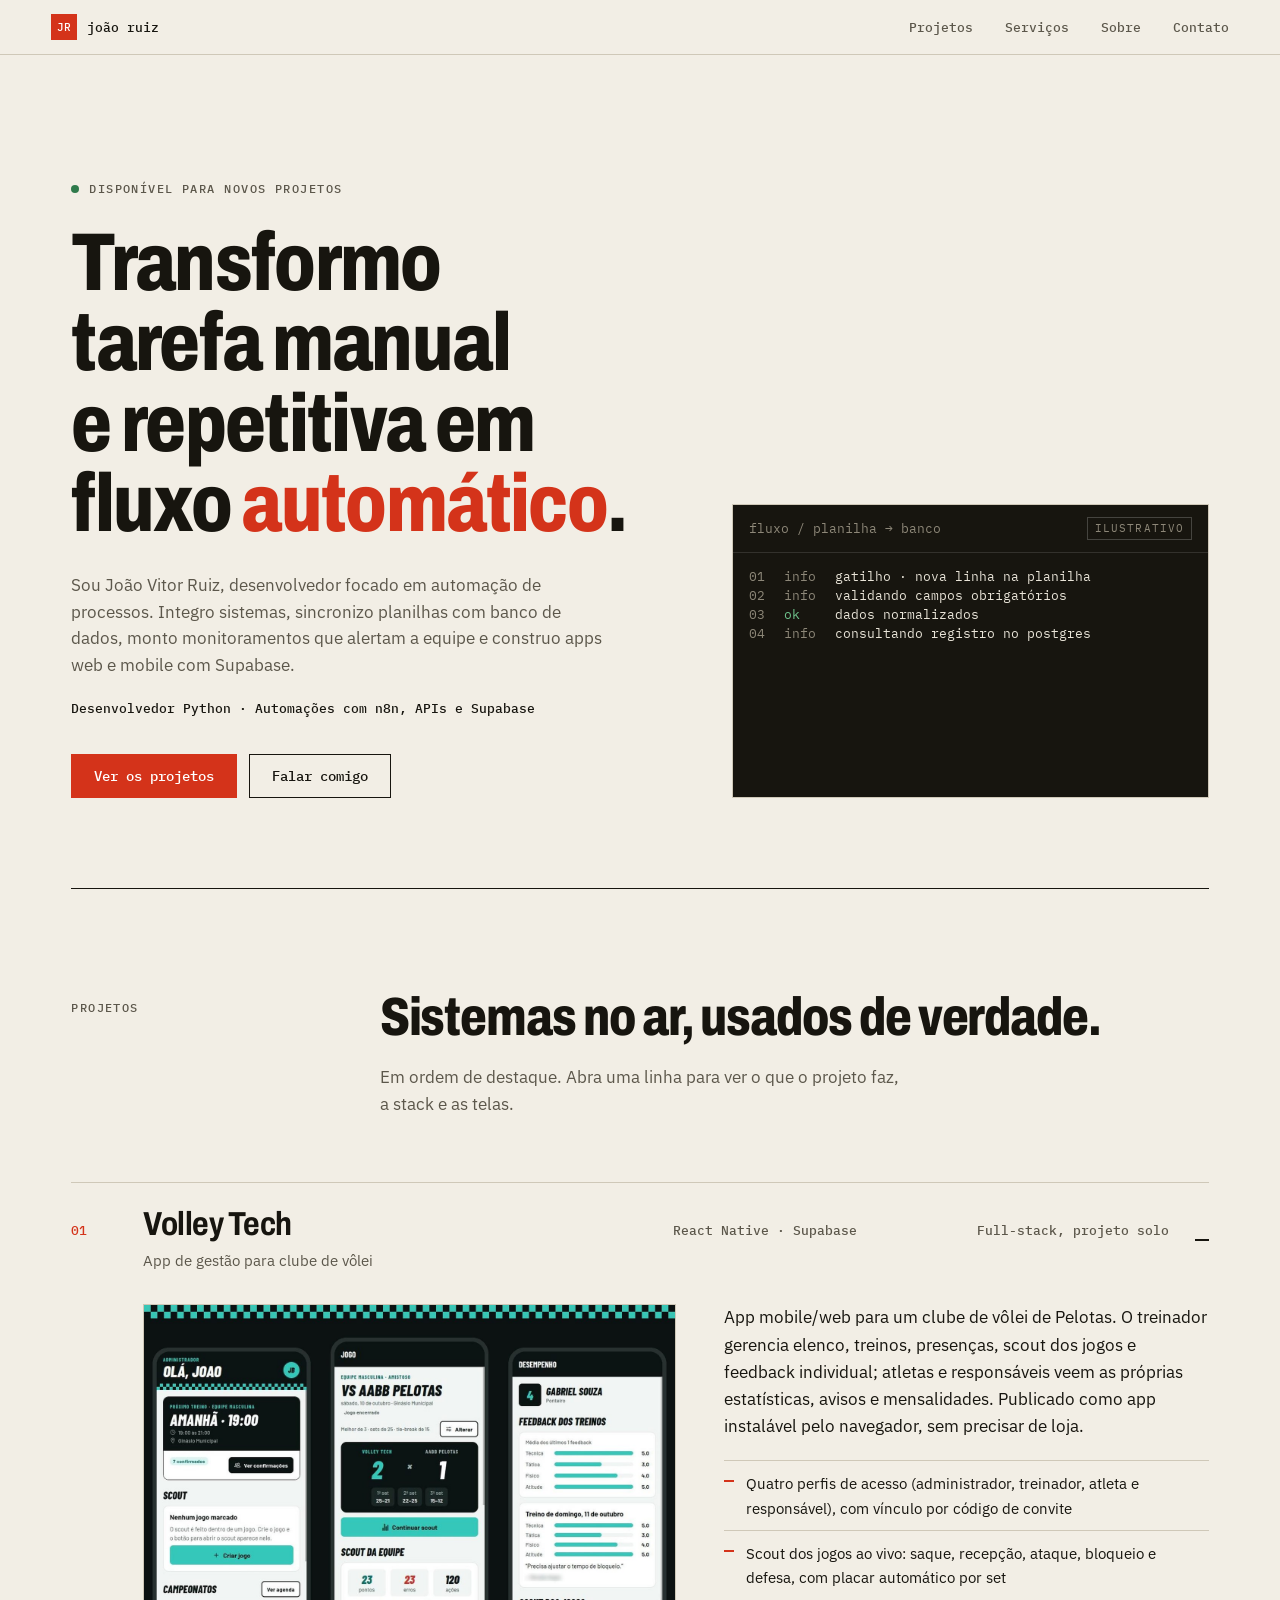
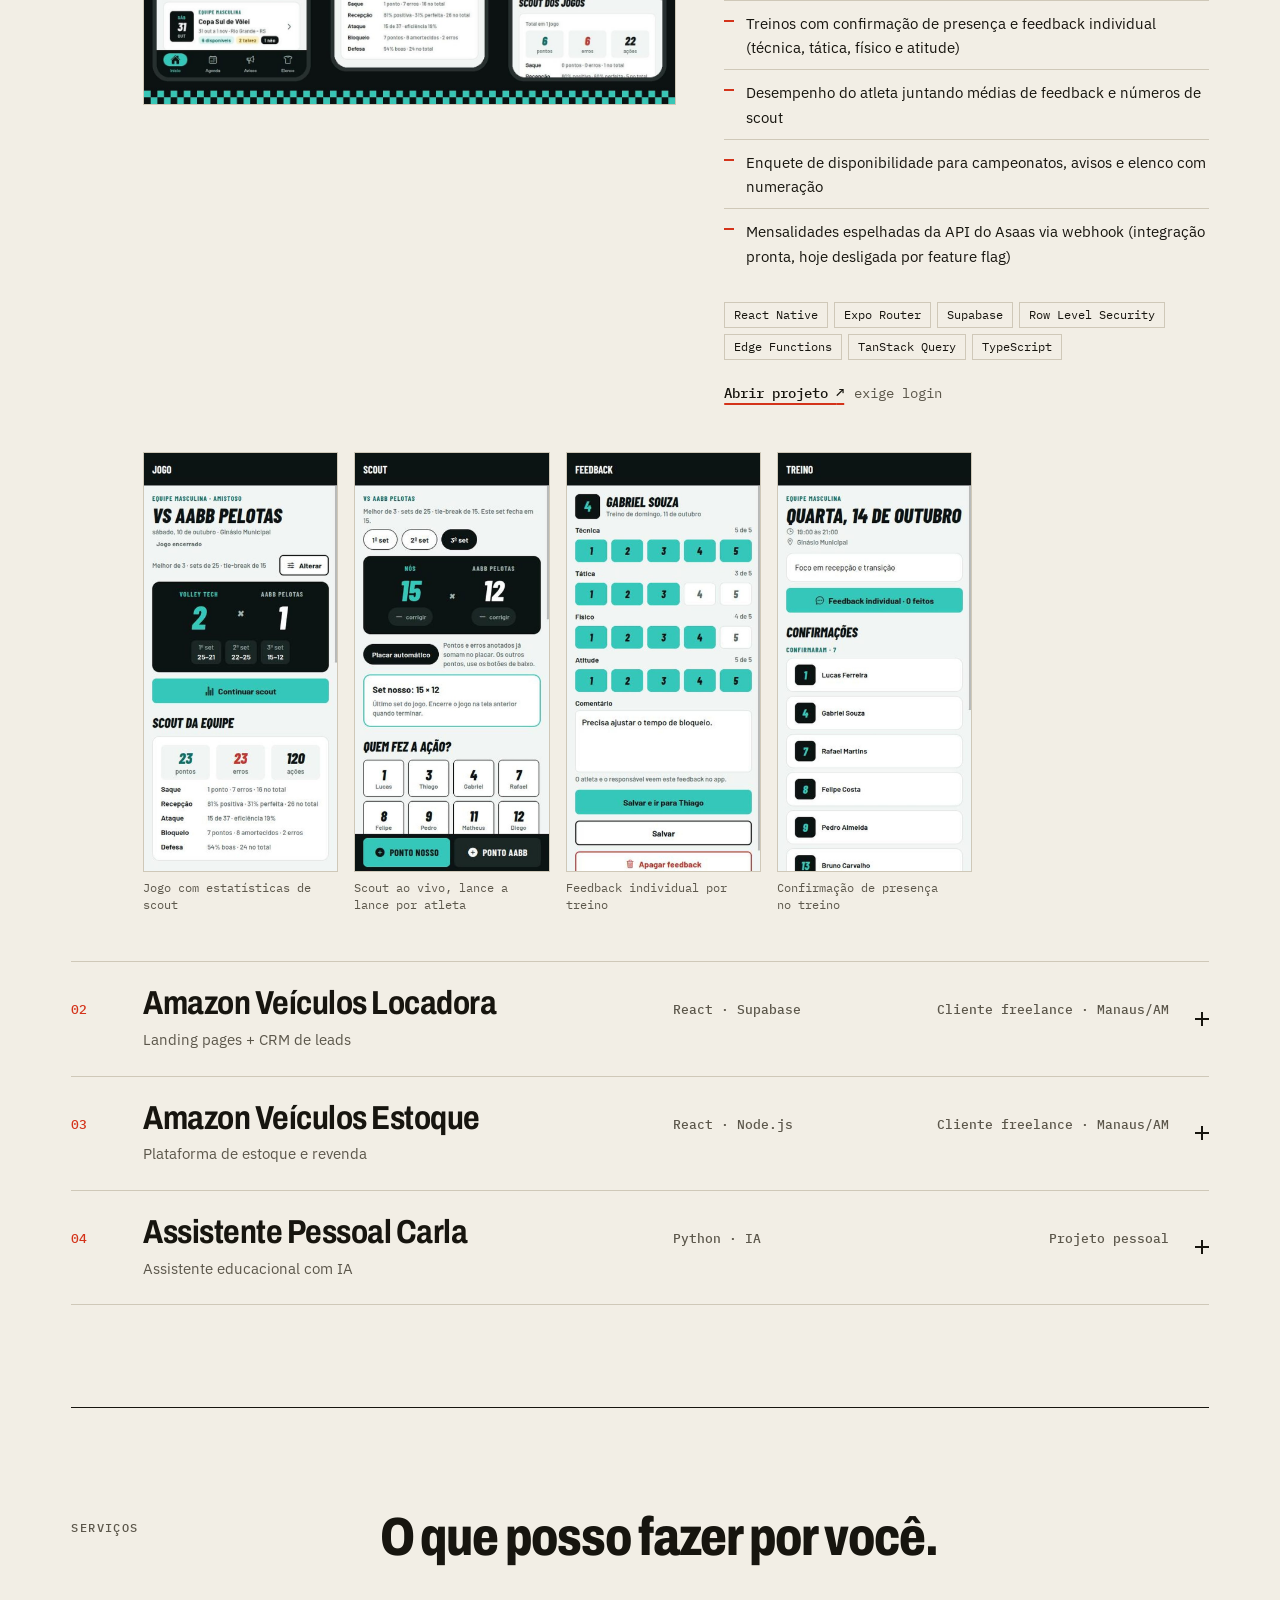
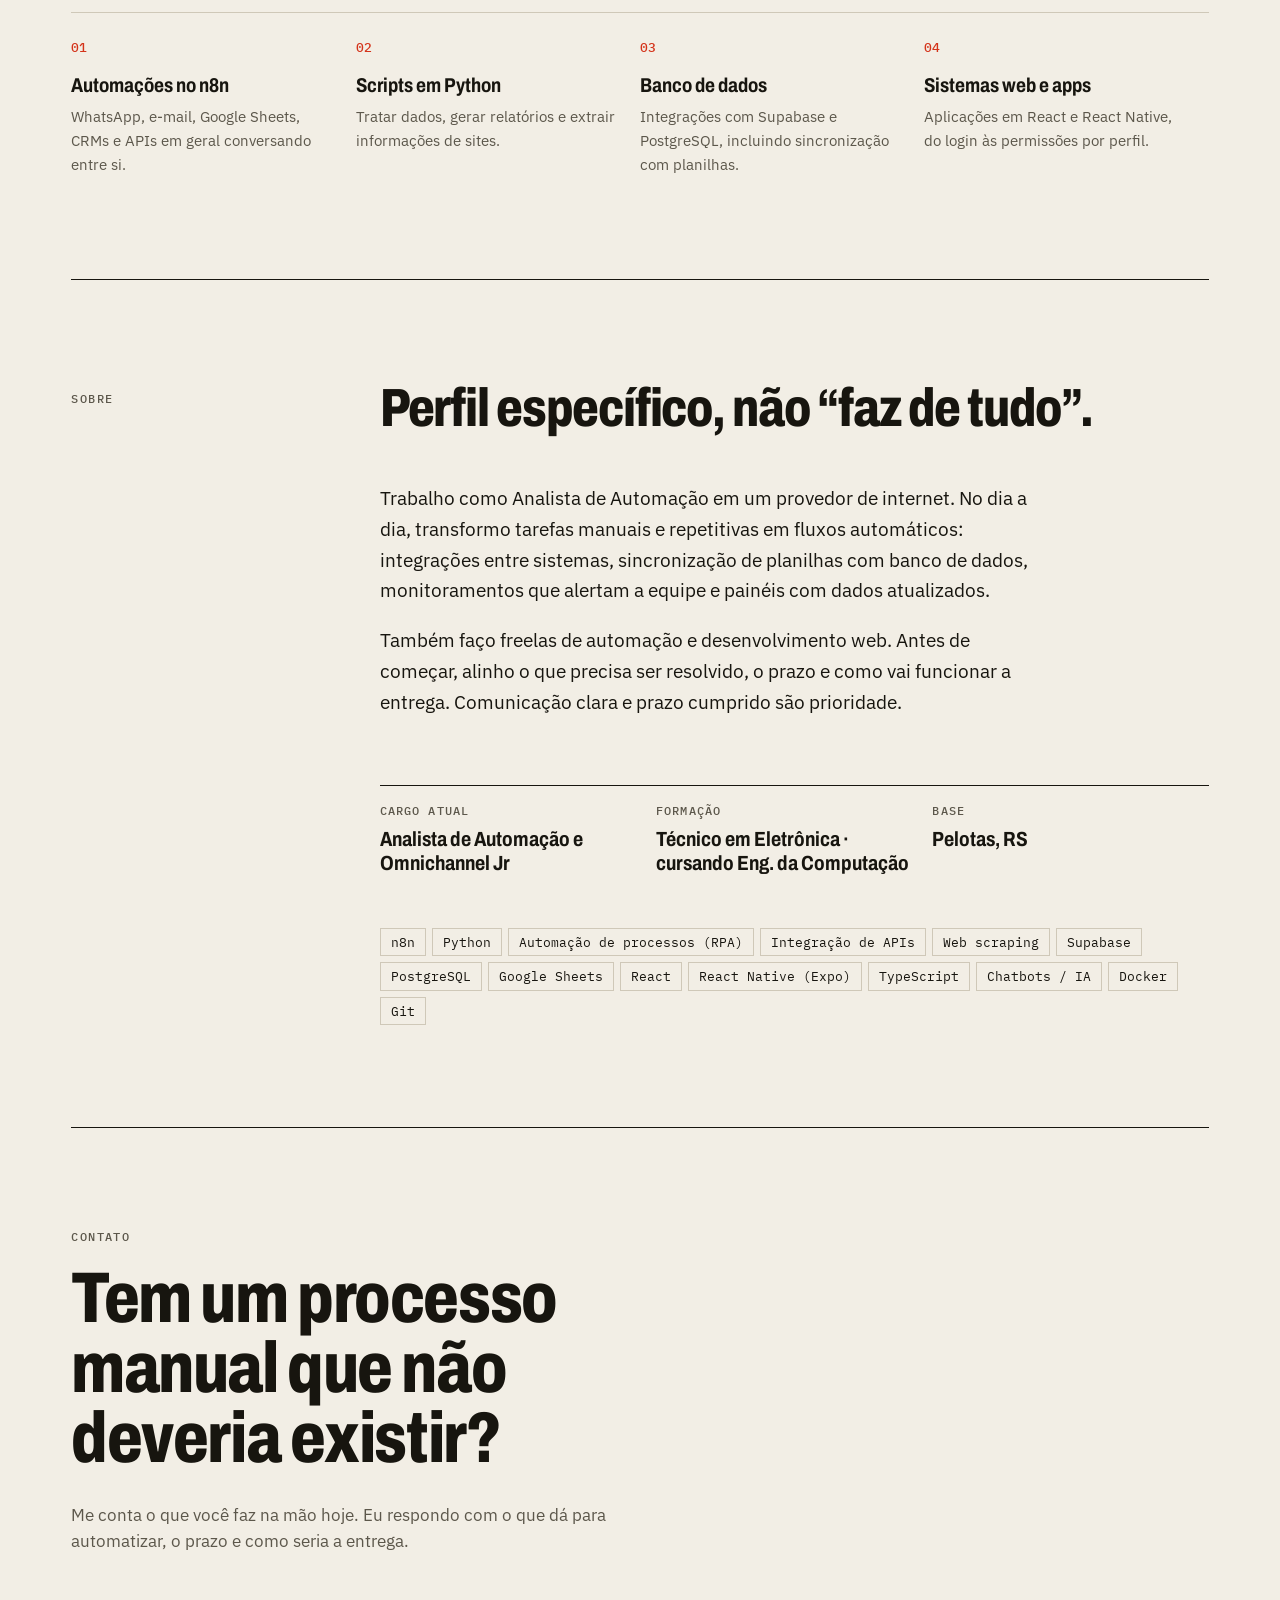
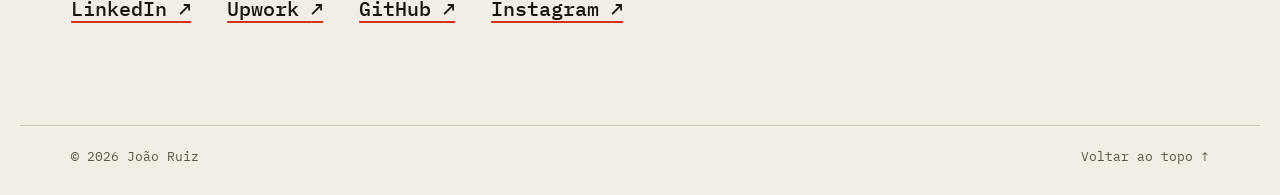
==== index.html @ 315b82a5 "Portfólio: site estático com projetos, serviços e contato Co-Authored-By: Claude Opus 5.5 <noreply@a" ====
<!doctype html>
<html lang="pt-BR">
<head>
  <meta charset="utf-8">
  <meta name="viewport" content="width=device-width, initial-scale=1">
  <title>João Ruiz — Automação de processos</title>
  <meta name="description" content="Portfólio de João Vitor Ruiz, desenvolvedor focado em automação de processos: n8n, Python, APIs e Supabase.">
  <meta property="og:title" content="João Ruiz — Automação de processos">
  <meta property="og:description" content="Integrações entre sistemas, sincronização de dados, monitoramentos com alerta e apps web/mobile com Supabase.">
  <meta property="og:type" content="website">
  <meta name="theme-color" content="#f2eee5" media="(prefers-color-scheme: light)">
  <meta name="theme-color" content="#131210" media="(prefers-color-scheme: dark)">
  <link rel="icon" href="data:image/svg+xml,%3Csvg xmlns='http://www.w3.org/2000/svg' viewBox='0 0 32 32'%3E%3Crect width='32' height='32' fill='%23e03a1c'/%3E%3Ctext x='16' y='22' font-family='monospace' font-weight='700' font-size='16' text-anchor='middle' fill='%23fff'%3EJR%3C/text%3E%3C/svg%3E">
  <link rel="preconnect" href="https://fonts.googleapis.com">
  <link rel="preconnect" href="https://fonts.gstatic.com" crossorigin>
  <link href="https://fonts.googleapis.com/css2?family=Archivo:wdth,wght@62..125,400..900&family=IBM+Plex+Mono:wght@400;500&family=IBM+Plex+Sans:wght@400;500;600&display=swap" rel="stylesheet">
  <link rel="stylesheet" href="styles.css">
</head>
<body>
  <a class="skip" href="#projetos">Pular para os projetos</a>

  <header class="top">
    <a class="brand" href="#inicio" aria-label="João Ruiz, início">
      <span class="brand-mark" aria-hidden="true">JR</span>
      <span>joão ruiz</span>
    </a>
    <nav aria-label="Seções">
      <a href="#projetos">Projetos</a>
      <a href="#servicos">Serviços</a>
      <a href="#sobre">Sobre</a>
      <a href="#contato">Contato</a>
    </nav>
  </header>

  <main id="inicio">
    <section class="hero">
      <div class="hero-text">
        <p class="eyebrow"><span class="dot" aria-hidden="true"></span>Disponível para novos projetos</p>
        <h1>Transformo tarefa manual e repetitiva em fluxo <em>automático</em>.</h1>
        <p class="lede">Sou João Vitor Ruiz, desenvolvedor focado em automação de processos. Integro sistemas, sincronizo planilhas com banco de dados, monto monitoramentos que alertam a equipe e construo apps web e mobile com Supabase.</p>
        <p class="role">Desenvolvedor Python · Automações com n8n, APIs e Supabase</p>
        <div class="actions">
          <a class="btn btn-solid" href="#projetos">Ver os projetos</a>
          <a class="btn" href="#contato">Falar comigo</a>
        </div>
      </div>

      <figure class="log" aria-label="Ilustração de um fluxo de sincronização entre planilha e banco de dados">
        <figcaption>
          <span>fluxo / planilha → banco</span>
          <span class="log-tag">ilustrativo</span>
        </figcaption>
        <ol id="log-lines" aria-hidden="true"></ol>
      </figure>
    </section>

    <section class="section" id="projetos">
      <div class="section-head">
        <p class="label">Projetos</p>
        <h2>Sistemas no ar, usados de verdade.</h2>
        <p class="section-note">Em ordem de destaque. Abra uma linha para ver o que o projeto faz, a stack e as telas.</p>
      </div>
      <div class="projects" id="project-list"></div>
    </section>

    <section class="section" id="servicos">
      <div class="section-head">
        <p class="label">Serviços</p>
        <h2>O que posso fazer por você.</h2>
      </div>
      <ol class="services">
        <li><h3>Automações no n8n</h3><p>WhatsApp, e-mail, Google Sheets, CRMs e APIs em geral conversando entre si.</p></li>
        <li><h3>Scripts em Python</h3><p>Tratar dados, gerar relatórios e extrair informações de sites.</p></li>
        <li><h3>Banco de dados</h3><p>Integrações com Supabase e PostgreSQL, incluindo sincronização com planilhas.</p></li>
        <li><h3>Sistemas web e apps</h3><p>Aplicações em React e React Native, do login às permissões por perfil.</p></li>
      </ol>
    </section>

    <section class="section about" id="sobre">
      <div class="section-head">
        <p class="label">Sobre</p>
        <h2>Perfil específico, não “faz de tudo”.</h2>
      </div>
      <div class="about-body">
        <div class="about-text">
          <p>Trabalho como Analista de Automação em um provedor de internet. No dia a dia, transformo tarefas manuais e repetitivas em fluxos automáticos: integrações entre sistemas, sincronização de planilhas com banco de dados, monitoramentos que alertam a equipe e painéis com dados atualizados.</p>
          <p>Também faço freelas de automação e desenvolvimento web. Antes de começar, alinho o que precisa ser resolvido, o prazo e como vai funcionar a entrega. Comunicação clara e prazo cumprido são prioridade.</p>
        </div>
        <dl class="facts">
          <div><dt>Cargo atual</dt><dd>Analista de Automação e Omnichannel Jr</dd></div>
          <div><dt>Formação</dt><dd>Técnico em Eletrônica · cursando Eng. da Computação</dd></div>
          <div><dt>Base</dt><dd>Pelotas, RS</dd></div>
        </dl>
        <ul class="skills" aria-label="Habilidades">
          <li>n8n</li><li>Python</li><li>Automação de processos (RPA)</li><li>Integração de APIs</li><li>Web scraping</li><li>Supabase</li><li>PostgreSQL</li><li>Google Sheets</li><li>React</li><li>React Native (Expo)</li><li>TypeScript</li><li>Chatbots / IA</li><li>Docker</li><li>Git</li>
        </ul>
      </div>
    </section>

    <section class="section contact" id="contato">
      <p class="label">Contato</p>
      <h2>Tem um processo manual que não deveria existir?</h2>
      <p class="lede">Me conta o que você faz na mão hoje. Eu respondo com o que dá para automatizar, o prazo e como seria a entrega.</p>
      <ul class="links">
        <li><a href="https://www.linkedin.com/in/joaovitoruiz/" target="_blank" rel="noopener">LinkedIn <span aria-hidden="true">↗</span></a></li>
        <li><a href="https://www.upwork.com/freelancers/~014faa382e8057e6f1" target="_blank" rel="noopener">Upwork <span aria-hidden="true">↗</span></a></li>
        <li><a href="https://github.com/JoaoV-Ruiz" target="_blank" rel="noopener">GitHub <span aria-hidden="true">↗</span></a></li>
        <li><a href="https://www.instagram.com/joaovitoruiz" target="_blank" rel="noopener">Instagram <span aria-hidden="true">↗</span></a></li>
      </ul>
    </section>
  </main>

  <footer class="foot">
    <span>© 2026 João Ruiz</span>
    <a href="#inicio">Voltar ao topo ↑</a>
  </footer>

  <script src="projects.js"></script>
  <script src="main.js"></script>
</body>
</html>
---- styles.css ----
:root {
  --paper: #f2eee5;
  --paper-2: #e9e4d8;
  --ink: #17150f;
  --ink-2: #5c574b;
  --rule: #cfc8b8;
  --signal: #d4331a;
  --signal-ink: #fff;
  --ok: #2f7a4b;
  --warn: #a8690a;
  --log-bg: #17150f;
  --log-ink: #e9e4d8;
  --log-dim: #8d8778;

  --display: "Archivo", "Arial Narrow", sans-serif;
  --body: "IBM Plex Sans", system-ui, sans-serif;
  --mono: "IBM Plex Mono", ui-monospace, monospace;

  --gutter: clamp(16px, 4vw, 56px);
  --max: 1240px;
}

@media (prefers-color-scheme: dark) {
  :root {
    --paper: #131210;
    --paper-2: #1c1a17;
    --ink: #efeadf;
    --ink-2: #a39d8f;
    --rule: #35322b;
    --signal: #ff5a3c;
    --signal-ink: #17150f;
    --ok: #6fc48d;
    --warn: #e0a84a;
    --log-bg: #1c1a17;
  }
}

* { box-sizing: border-box; }

html { scroll-behavior: smooth; scroll-padding-top: 72px; }

body {
  margin: 0;
  background: var(--paper);
  color: var(--ink);
  font: 400 17px/1.6 var(--body);
  -webkit-font-smoothing: antialiased;
}

a { color: inherit; }
img { display: block; max-width: 100%; }

:focus-visible { outline: 2px solid var(--signal); outline-offset: 3px; }

.skip {
  position: absolute; left: -999px; top: 8px;
  background: var(--ink); color: var(--paper); padding: 8px 12px; z-index: 10;
}
.skip:focus { left: 8px; }

/* Topo */
.top {
  position: sticky; top: 0; z-index: 5;
  display: flex; justify-content: space-between; align-items: center;
  padding: 14px var(--gutter);
  background: color-mix(in srgb, var(--paper) 88%, transparent);
  backdrop-filter: blur(10px);
  border-bottom: 1px solid var(--rule);
  font: 500 13px/1 var(--mono);
}
.brand { display: flex; align-items: center; gap: 10px; text-decoration: none; }
.brand-mark {
  display: grid; place-items: center; width: 26px; height: 26px;
  background: var(--signal); color: var(--signal-ink); font-size: 11px;
}
.top nav { display: flex; gap: clamp(14px, 3vw, 32px); }
.top nav a { text-decoration: none; color: var(--ink-2); padding: 6px 0; }
.top nav a:hover { color: var(--ink); }

main, .foot { max-width: var(--max); margin: 0 auto; padding-inline: var(--gutter); }

.label, .eyebrow {
  font: 500 12px/1 var(--mono);
  text-transform: uppercase; letter-spacing: .12em;
  color: var(--ink-2); margin: 0;
}

/* Hero */
.hero {
  display: grid; grid-template-columns: minmax(0, 1.25fr) minmax(0, 1fr);
  gap: clamp(32px, 5vw, 72px); align-items: end;
  padding-block: clamp(56px, 10vw, 128px) clamp(48px, 7vw, 96px);
}
.eyebrow { display: flex; align-items: center; gap: 10px; }
.dot { width: 8px; height: 8px; border-radius: 50%; background: var(--ok); }

h1, h2 {
  font-family: var(--display);
  font-stretch: 78%;
  font-weight: 800;
  letter-spacing: -.02em;
  line-height: .98;
  margin: 0;
  text-wrap: balance;
}
h1 { font-size: clamp(2.5rem, 6.4vw, 5.4rem); margin-top: 28px; }
h1 em { font-style: normal; color: var(--signal); }
h2 { font-size: clamp(1.9rem, 4.2vw, 3.4rem); }

.lede { max-width: 54ch; color: var(--ink-2); font-size: clamp(1rem, 1.3vw, 1.15rem); margin: 28px 0 0; }

.actions { display: flex; flex-wrap: wrap; gap: 12px; margin-top: 36px; }
.btn {
  display: inline-block; padding: 14px 22px;
  border: 1px solid var(--ink); text-decoration: none;
  font: 500 14px/1 var(--mono);
  transition: background .15s, color .15s;
}
.btn:hover { background: var(--ink); color: var(--paper); }
.btn-solid { background: var(--signal); border-color: var(--signal); color: var(--signal-ink); }
.btn-solid:hover { background: var(--ink); border-color: var(--ink); color: var(--paper); }

/* Log */
.log {
  margin: 0; background: var(--log-bg); color: var(--log-ink);
  font: 400 12.5px/1.5 var(--mono);
  border: 1px solid var(--rule);
}
.log figcaption {
  display: flex; justify-content: space-between; align-items: center;
  padding: 12px 16px; border-bottom: 1px solid #ffffff1f; color: var(--log-dim);
}
.log-tag { border: 1px solid #ffffff33; padding: 3px 7px; font-size: 10.5px; text-transform: uppercase; letter-spacing: .1em; }
.log ol { list-style: none; margin: 0; padding: 14px 16px; height: 19.5em; overflow: hidden; }
.log li { display: grid; grid-template-columns: 2.2em 3.4em 1fr; gap: 8px; animation: line .25s ease-out; }
.l-n { color: var(--log-dim); }
.l-lv { color: var(--log-dim); }
.log li.ok .l-lv { color: #6fc48d; }
.log li.warn .l-lv { color: #e0a84a; }
@keyframes line { from { opacity: 0; transform: translateY(4px); } }

/* Seções */
.section { padding-block: clamp(56px, 8vw, 112px); border-top: 1px solid var(--ink); }
.section-head { display: grid; grid-template-columns: minmax(0, 1fr) minmax(0, 3fr); gap: 16px 32px; align-items: start; }
.section-head .label { padding-top: .9em; }
.section-note { grid-column: 2; color: var(--ink-2); margin: 4px 0 0; max-width: 52ch; }

/* Projetos */
.projects { margin-top: clamp(32px, 5vw, 64px); border-bottom: 1px solid var(--rule); }
.project { border-top: 1px solid var(--rule); }
.project summary {
  display: grid; grid-template-columns: 3.5rem minmax(0, 3fr) minmax(0, 1.3fr) minmax(0, 1.5fr) 1.5rem;
  gap: 16px; align-items: baseline;
  padding: 24px 0; cursor: pointer; list-style: none;
}
.project summary::-webkit-details-marker { display: none; }
.p-num, .p-meta { font: 500 12.5px/1.4 var(--mono); color: var(--ink-2); }
.p-num { color: var(--signal); }
.p-title strong {
  display: block;
  font: 700 clamp(1.35rem, 2.6vw, 2.1rem)/1.05 var(--display);
  font-stretch: 82%; letter-spacing: -.015em;
  transition: color .15s;
}
.p-title span { display: block; color: var(--ink-2); font-size: .95rem; margin-top: 6px; }
.project summary:hover .p-title strong { color: var(--signal); }
.p-role { text-align: right; }
.p-toggle { position: relative; width: 14px; height: 14px; align-self: center; justify-self: end; }
.p-toggle::before, .p-toggle::after {
  content: ""; position: absolute; inset: 6px 0 auto; height: 2px; background: var(--ink);
  transition: transform .2s;
}
.p-toggle::after { transform: rotate(90deg); }
.project[open] .p-toggle::after { transform: rotate(0); }

.p-body {
  display: grid; grid-template-columns: minmax(0, 1.1fr) minmax(0, 1fr);
  gap: clamp(20px, 4vw, 48px);
  padding: 8px 0 40px calc(3.5rem + 16px);
}
.p-body.no-image { grid-template-columns: minmax(0, 62ch); }
.p-cover { width: 100%; height: auto; border: 1px solid var(--rule); align-self: start; }
.p-desc { margin: 0; }
.p-features { margin: 20px 0 0; padding: 0; list-style: none; font-size: .95rem; }
.p-features li { padding: 10px 0 10px 22px; border-top: 1px solid var(--rule); position: relative; }
.p-features li::before { content: ""; position: absolute; left: 0; top: 1.25em; width: 10px; height: 2px; background: var(--signal); }
.p-note { font-weight: 400; color: var(--ink-2); margin-left: -14px; }
.p-shots { grid-column: 1 / -1; display: flex; gap: 16px; overflow-x: auto; padding-bottom: 8px; }
.p-shots figure { margin: 0; flex: none; }
.p-shots img { height: 420px; width: auto; border: 1px solid var(--rule); }
.p-shots figure.wide img { height: auto; width: min(560px, 80vw); }
.p-shots figcaption { font: 400 12px/1.4 var(--mono); color: var(--ink-2); margin-top: 8px; max-width: 24ch; }
.p-stack { display: flex; flex-wrap: wrap; gap: 6px; list-style: none; padding: 0; margin: 24px 0 0; }
.p-stack li { font: 400 12px/1 var(--mono); padding: 6px 9px; border: 1px solid var(--rule); }
.p-links { display: flex; flex-wrap: wrap; gap: 8px 24px; margin: 24px 0 0; font: 500 14px/1.4 var(--mono); }
.p-links a, .links a { text-decoration-color: var(--signal); text-underline-offset: 5px; text-decoration-thickness: 2px; }
.p-links a:hover, .links a:hover { color: var(--signal); }

/* Sobre */
.about-body {
  display: grid; grid-template-columns: minmax(0, 1fr) minmax(0, 3fr); gap: 32px;
  margin-top: clamp(28px, 4vw, 48px);
}
.about-text { grid-column: 2; max-width: 60ch; font-size: clamp(1.05rem, 1.5vw, 1.25rem); }
.about-text p { margin: 0 0 1em; }
.facts { grid-column: 2; display: grid; grid-template-columns: repeat(3, minmax(0, 1fr)); margin: 16px 0 0; border-top: 1px solid var(--ink); }
.facts div { padding: 18px 16px 0 0; }
.facts dt { font: 500 11.5px/1.3 var(--mono); text-transform: uppercase; letter-spacing: .1em; color: var(--ink-2); }
.facts dd { margin: 10px 0 0; font: 700 clamp(1.05rem, 1.6vw, 1.35rem)/1.15 var(--display); font-stretch: 82%; }
.skills { grid-column: 2; display: flex; flex-wrap: wrap; gap: 6px; list-style: none; padding: 0; margin: 20px 0 0; }
.skills li { font: 400 12.5px/1 var(--mono); padding: 7px 10px; border: 1px solid var(--rule); }

/* Serviços */
.services { list-style: none; counter-reset: s; padding: 0; margin: clamp(28px, 4vw, 48px) 0 0; display: grid; grid-template-columns: repeat(4, minmax(0, 1fr)); border-top: 1px solid var(--rule); }
.services li { counter-increment: s; padding: 20px 20px 0 0; }
.services li::before { content: counter(s, decimal-leading-zero); font: 500 12.5px/1 var(--mono); color: var(--signal); }
.services h3 { font: 700 1.25rem/1.1 var(--display); font-stretch: 82%; margin: 14px 0 8px; }
.services p { margin: 0; color: var(--ink-2); font-size: .95rem; }
.role { font: 500 13px/1.5 var(--mono); margin: 20px 0 0; }

/* Contato */
.contact h2 { margin-top: 20px; max-width: 18ch; font-size: clamp(2.2rem, 5.6vw, 4.6rem); }
.links { list-style: none; padding: 0; margin: 40px 0 0; display: flex; flex-wrap: wrap; gap: 12px 36px; font: 500 clamp(1rem, 1.6vw, 1.25rem)/1.4 var(--mono); }

.foot {
  display: flex; justify-content: space-between; gap: 16px;
  padding-block: 24px 32px; border-top: 1px solid var(--rule);
  font: 400 12.5px/1 var(--mono); color: var(--ink-2);
}
.foot a { text-decoration: none; }
.foot a:hover { color: var(--ink); }

@media (max-width: 860px) {
  .hero { grid-template-columns: 1fr; align-items: start; }
  .section-head, .about-body { grid-template-columns: 1fr; }
  .section-head .label { padding-top: 0; }
  .section-note, .about-text, .facts, .skills { grid-column: 1; }
  .services { grid-template-columns: 1fr 1fr; }
  .p-shots img { height: 340px; }
  .project summary { grid-template-columns: 2.2rem minmax(0, 1fr) 1.5rem; }
  .p-meta { display: none; }
  .p-body { grid-template-columns: 1fr; padding-left: 0; }
  .facts { grid-template-columns: 1fr; }
  .facts div { padding-bottom: 14px; border-bottom: 1px solid var(--rule); }
}

@media (max-width: 480px) {
  .brand span:last-child { display: none; }
}

@media (prefers-reduced-motion: reduce) {
  html { scroll-behavior: auto; }
  * { animation: none !important; transition: none !important; }
}
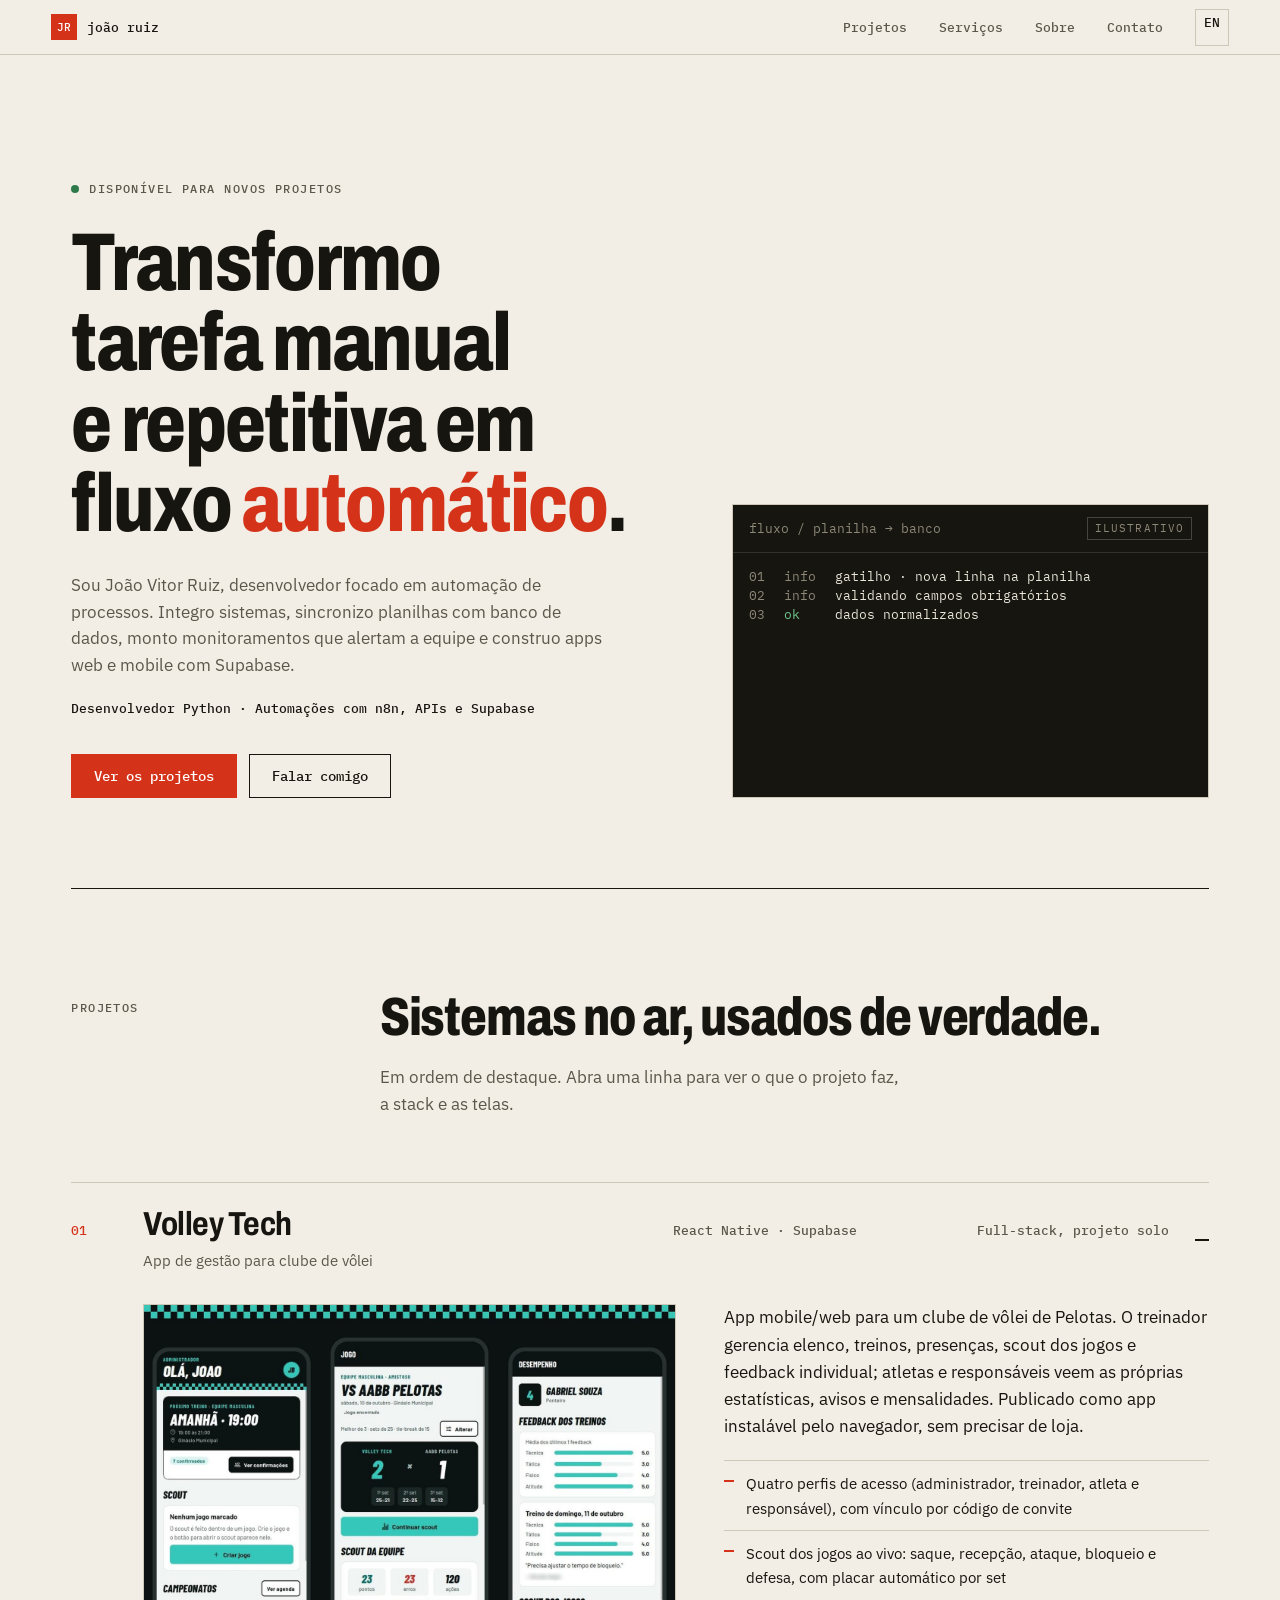
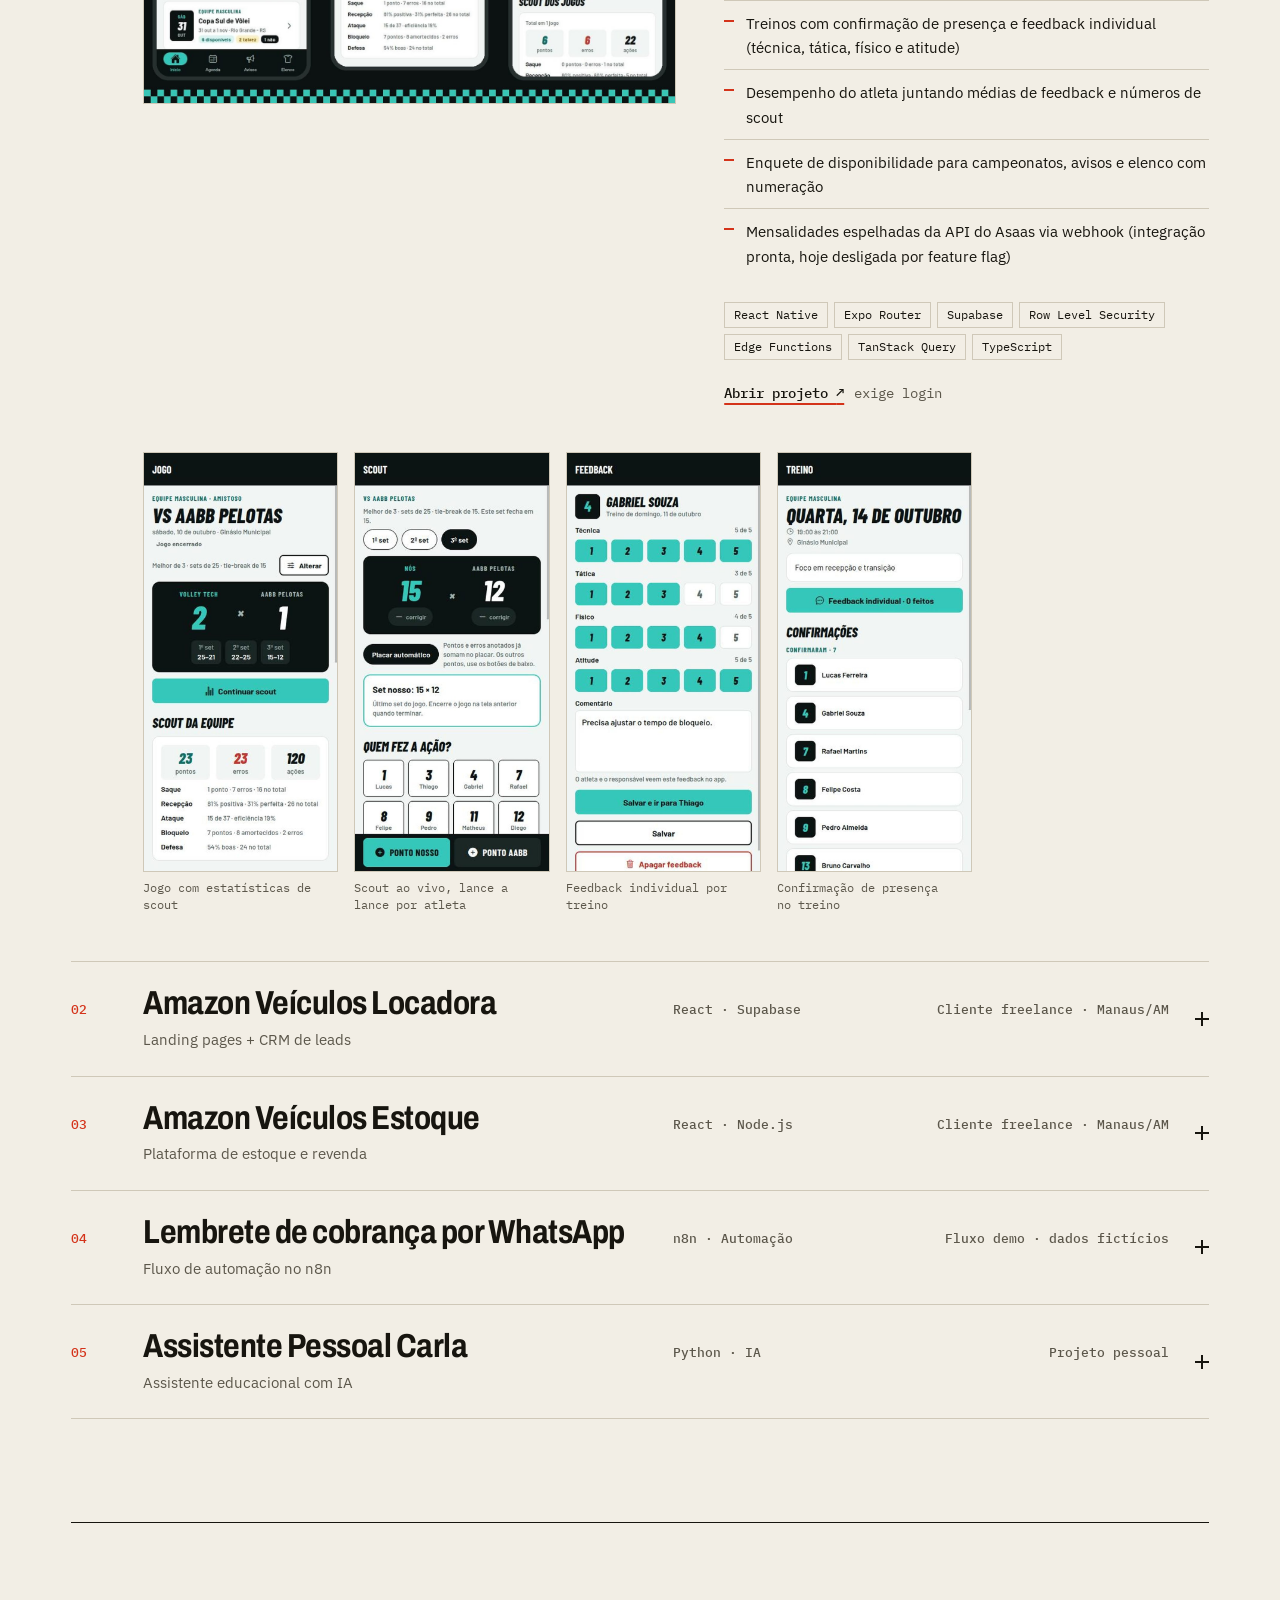
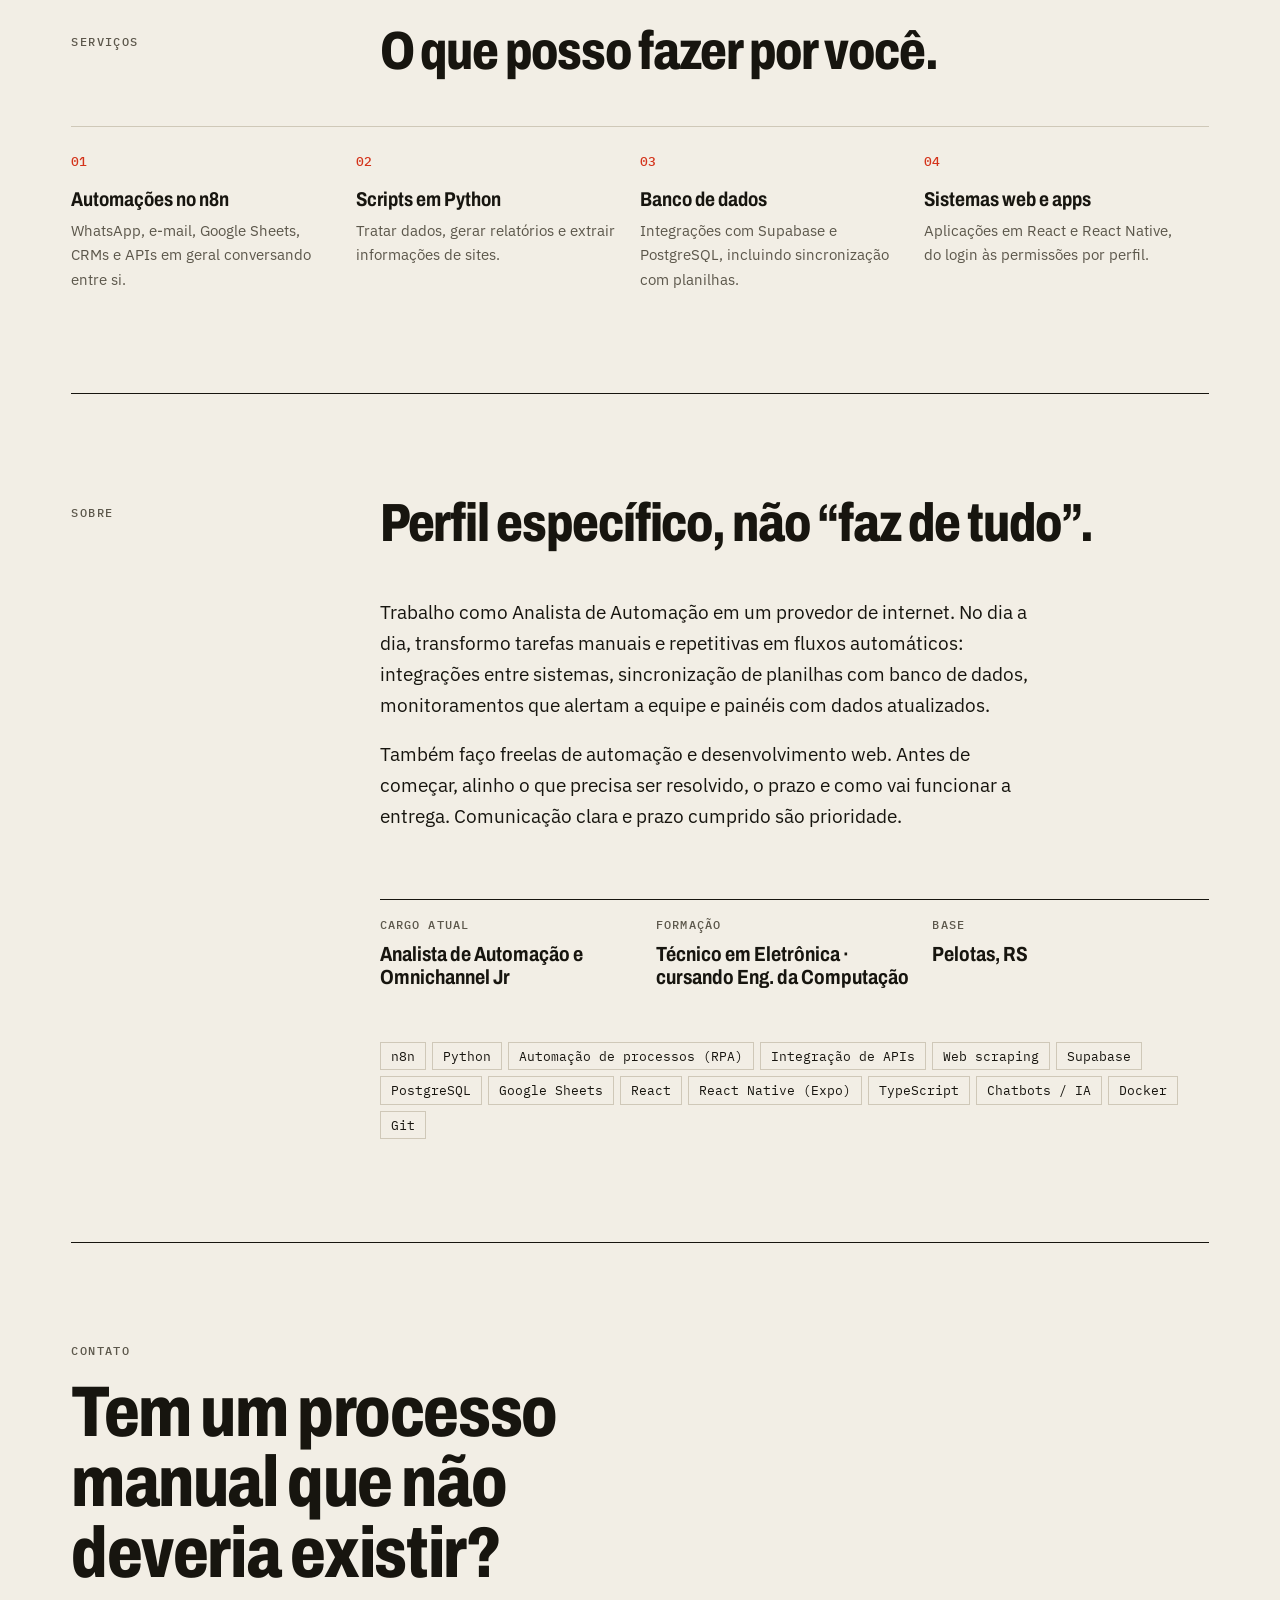
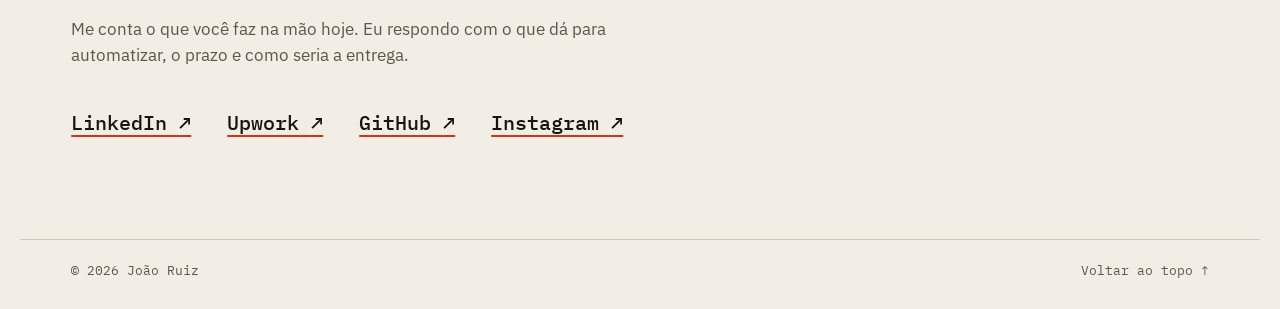
==== commit 2f23fa8a: "Adiciona versão em inglês do portfólio (/en/) com seletor PT/EN Co-Authored-By: Claude Opus 5.5 <nor" ====
--- a/index.html
+++ b/index.html
@@ -8,6 +8,9 @@
   <meta property="og:title" content="João Ruiz — Automação de processos">
   <meta property="og:description" content="Integrações entre sistemas, sincronização de dados, monitoramentos com alerta e apps web/mobile com Supabase.">
   <meta property="og:type" content="website">
+  <meta property="og:locale" content="pt_BR">
+  <link rel="alternate" hreflang="pt-BR" href="https://joaov-ruiz.github.io/">
+  <link rel="alternate" hreflang="en" href="https://joaov-ruiz.github.io/en/">
   <meta name="theme-color" content="#f2eee5" media="(prefers-color-scheme: light)">
   <meta name="theme-color" content="#131210" media="(prefers-color-scheme: dark)">
   <link rel="icon" href="data:image/svg+xml,%3Csvg xmlns='http://www.w3.org/2000/svg' viewBox='0 0 32 32'%3E%3Crect width='32' height='32' fill='%23e03a1c'/%3E%3Ctext x='16' y='22' font-family='monospace' font-weight='700' font-size='16' text-anchor='middle' fill='%23fff'%3EJR%3C/text%3E%3C/svg%3E">
@@ -29,6 +32,7 @@
       <a href="#servicos">Serviços</a>
       <a href="#sobre">Sobre</a>
       <a href="#contato">Contato</a>
+      <a class="lang" href="en/" hreflang="en" lang="en" aria-label="View in English">EN</a>
     </nav>
   </header>
 
--- a/styles.css
+++ b/styles.css
@@ -76,6 +76,8 @@
 .top nav { display: flex; gap: clamp(14px, 3vw, 32px); }
 .top nav a { text-decoration: none; color: var(--ink-2); padding: 6px 0; }
 .top nav a:hover { color: var(--ink); }
+.top nav .lang { padding: 6px 8px; margin: -6px 0; border: 1px solid var(--rule); color: var(--ink); }
+.top nav .lang:hover { border-color: var(--ink); }
 
 main, .foot { max-width: var(--max); margin: 0 auto; padding-inline: var(--gutter); }
 
@@ -179,6 +181,10 @@
   padding: 8px 0 40px calc(3.5rem + 16px);
 }
 .p-body.no-image { grid-template-columns: minmax(0, 62ch); }
+.p-body.wide-cover { grid-template-columns: minmax(0, 1fr); }
+.p-body.wide-cover .p-copy { max-width: 70ch; }
+.p-cover { aspect-ratio: 4 / 3; }
+.wide-cover .p-cover { aspect-ratio: auto; }
 .p-cover { width: 100%; height: auto; border: 1px solid var(--rule); align-self: start; }
 .p-desc { margin: 0; }
 .p-features { margin: 20px 0 0; padding: 0; list-style: none; font-size: .95rem; }
